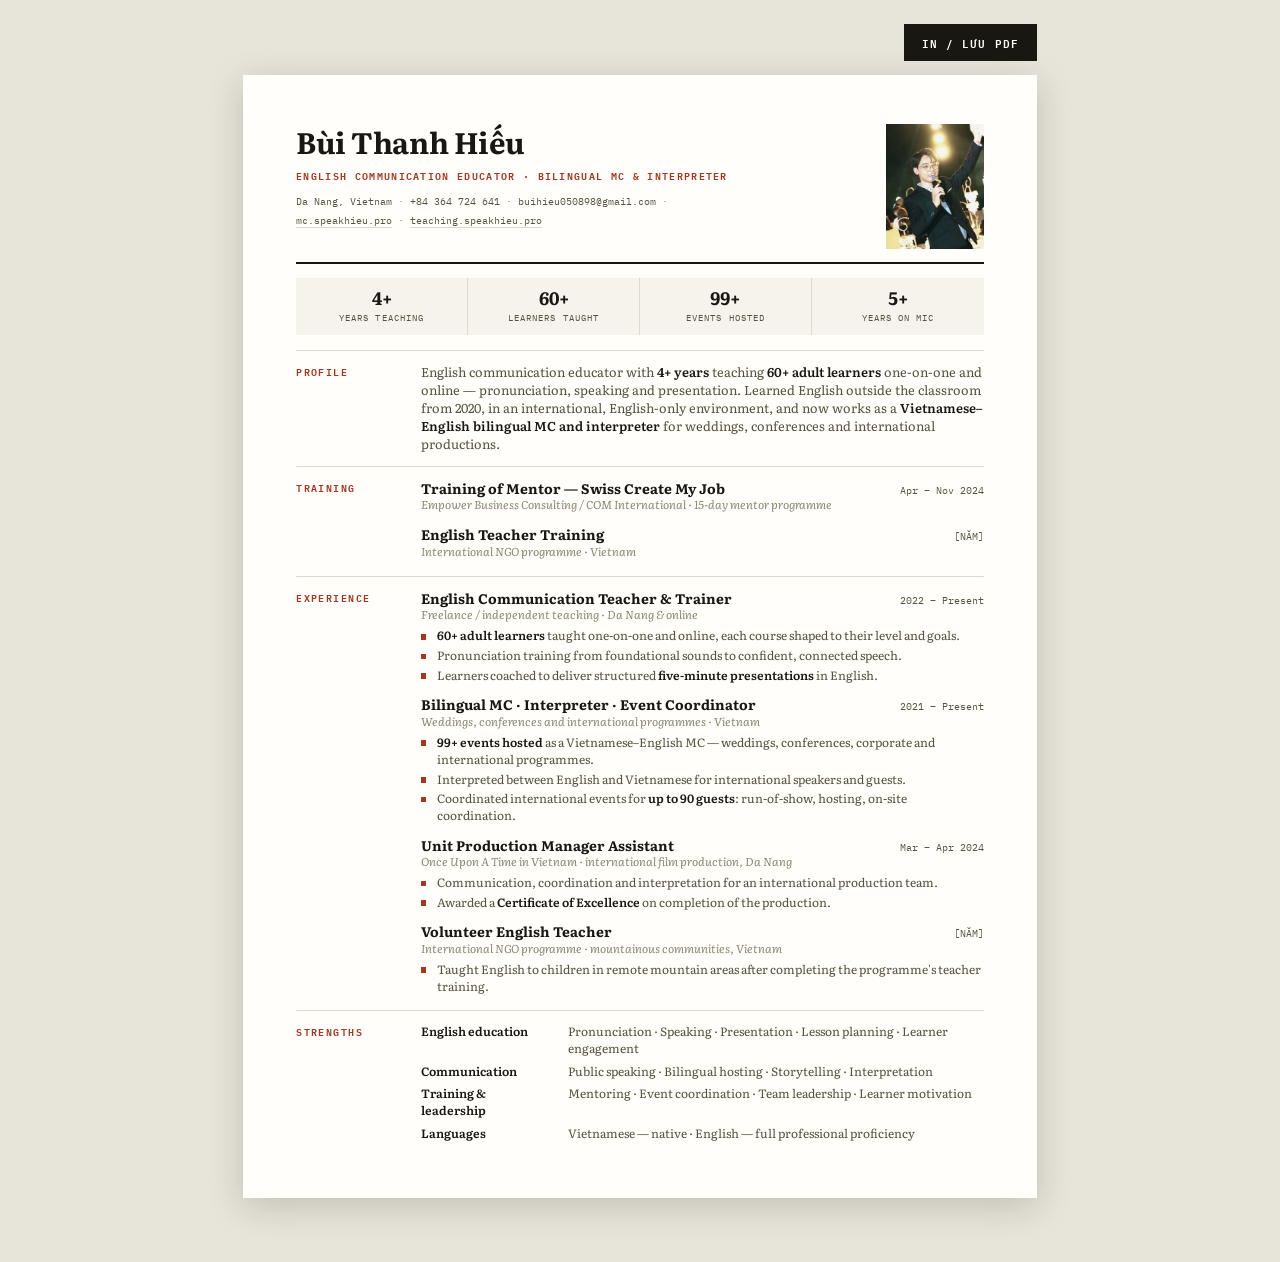
==== cv/index.html @ 7366ad70 "feat: CV dựng lại thành HTML in ra PDF, ở cv/index.html Bản PDF cũ có 3 lỗi phải sửa trước khi gửi c" ====
<!DOCTYPE html>
<html lang="en">
<head>
<meta charset="UTF-8">
<meta name="viewport" content="width=device-width, initial-scale=1.0">
<title>Bùi Thanh Hiếu — CV</title>
<meta name="description" content="CV — Bùi Thanh Hiếu, English communication educator, bilingual MC and interpreter, Da Nang.">
<!-- CV: mở được bằng link trực tiếp, nhưng không cạnh tranh trên kết quả tìm kiếm -->
<meta name="robots" content="noindex, follow">
<link rel="icon" href="data:image/svg+xml,%3Csvg xmlns='http://www.w3.org/2000/svg' viewBox='0 0 32 32'%3E%3Crect width='32' height='32' fill='%230A0A0A'/%3E%3Ctext x='16' y='23' font-family='Arial Narrow,Arial,sans-serif' font-weight='700' font-size='19' fill='%23C8FF00' text-anchor='middle'%3ETH%3C/text%3E%3C/svg%3E">
<link rel="preconnect" href="https://fonts.googleapis.com">
<link rel="preconnect" href="https://fonts.gstatic.com" crossorigin>
<link href="https://fonts.googleapis.com/css2?family=IBM+Plex+Mono:wght@400;500;600&family=Literata:ital,opsz,wght@0,7..72,400;0,7..72,600;0,7..72,700;1,7..72,400&display=swap" rel="stylesheet">

<style>
/* ==========================================================================
   CV — Bùi Thanh Hiếu
   Tài liệu in: cố ý CHỈ một thế giới màu (giấy sáng), không có chế độ tối.
   Dùng chung chữ với trang gia sư (Literata + IBM Plex Mono) nhưng bỏ hết
   phần "chấm bài" — không bút đỏ gạch xoá, không chữ viết tay.
   ========================================================================== */

:root {
  --paper: #FFFEFB;
  --band:  #F5F3EC;
  --ink:   #191712;
  --ink-dim: #57523F;
  --ink-faint: #8A8471;
  --rule:  #DED9CB;
  --accent: #A8351C;       /* đỏ mực — sợi dây nối với trang gia sư */

  --f-body: "Literata", Georgia, serif;
  --f-mono: "IBM Plex Mono", ui-monospace, Consolas, monospace;
}

* { margin: 0; padding: 0; box-sizing: border-box; }

body {
  background: #E7E4DA;          /* nền ngoài trang giấy, chỉ thấy trên màn hình */
  color: var(--ink);
  font-family: var(--f-body);
  font-size: 9.6pt;
  line-height: 1.42;
  -webkit-font-smoothing: antialiased;
  padding: 24px 16px 64px;
}

.sheet {
  background: var(--paper);
  width: 210mm;
  min-height: 297mm;
  margin: 0 auto;
  padding: 13mm 14mm 11mm;
  box-shadow: 0 8px 34px rgba(25, 23, 18, 0.18);
}

/* ---------- Đầu trang ---------- */
.top {
  display: grid;
  grid-template-columns: 1fr 26mm;
  gap: 10mm;
  align-items: start;
  padding-bottom: 3.6mm;
  border-bottom: 2px solid var(--ink);
}
h1 {
  font-size: 22pt;
  font-weight: 700;
  line-height: 1.16;         /* dấu tiếng Việt hai tầng cần chỗ */
  letter-spacing: -0.015em;
  margin-bottom: 2.5mm;
}
.role {
  font-family: var(--f-mono);
  font-size: 7.6pt;
  font-weight: 600;
  letter-spacing: 0.13em;
  text-transform: uppercase;
  color: var(--accent);
  margin-bottom: 3mm;
}
.contact {
  font-family: var(--f-mono);
  font-size: 7.6pt;
  color: var(--ink-dim);
  line-height: 1.85;
}
.contact span::after { content: "  ·  "; color: var(--ink-faint); }
.contact span:last-child::after { content: ""; }
.contact a { color: var(--ink-dim); text-decoration: none; border-bottom: 1px solid var(--rule); }
.portrait {
  width: 26mm;
  height: 33mm;
  object-fit: cover;
  object-position: 50% 50%;
  display: block;
  /* ảnh đã chỉnh sáng sẵn ở file — không lọc thêm, in ra đỡ bết mực */
}

/* ---------- Dải số liệu ---------- */
.stats {
  display: grid;
  grid-template-columns: repeat(4, 1fr);
  background: var(--band);
  margin: 3.6mm 0 4mm;
}
.stat {
  padding: 2.6mm 3mm;
  text-align: center;
  border-right: 1px solid var(--rule);
}
.stat:last-child { border-right: 0; }
.stat b {
  display: block;
  font-size: 13.5pt;
  font-weight: 700;
  line-height: 1.15;
  font-variant-numeric: tabular-nums;
}
.stat span {
  display: block;
  font-family: var(--f-mono);
  font-size: 6.6pt;
  letter-spacing: 0.12em;
  text-transform: uppercase;
  color: var(--ink-dim);
  margin-top: 1mm;
}

/* ---------- Khối mục ---------- */
.block {
  display: grid;
  grid-template-columns: 26mm 1fr;
  gap: 7mm;
  padding: 3.2mm 0;
  border-top: 1px solid var(--rule);
}
.block:first-of-type { border-top: 0; padding-top: 0; }
.label {
  font-family: var(--f-mono);
  font-size: 7.2pt;
  font-weight: 600;
  letter-spacing: 0.15em;
  text-transform: uppercase;
  color: var(--accent);
  padding-top: 0.6mm;
}

.summary { color: var(--ink-dim); }
.summary b { color: var(--ink); font-weight: 600; }

/* ---------- Mục kinh nghiệm ---------- */
.item + .item { margin-top: 3mm; }
.item-head {
  display: flex;
  justify-content: space-between;
  align-items: baseline;
  gap: 6mm;
}
.item-head h3 { font-size: 10.4pt; font-weight: 700; line-height: 1.3; }
.when {
  font-family: var(--f-mono);
  font-size: 7.2pt;
  color: var(--ink-dim);
  white-space: nowrap;
  font-variant-numeric: tabular-nums;
}
.where {
  font-size: 8.6pt;
  color: var(--ink-faint);
  font-style: italic;
  margin-bottom: 1mm;
}
.item ul { list-style: none; }
.item li {
  position: relative;
  padding-left: 4.4mm;
  margin-bottom: 0.7mm;
  color: var(--ink-dim);
  font-size: 9pt;
  line-height: 1.42;
}
.item li::before {
  content: "";
  position: absolute;
  left: 0;
  top: 1.72mm;
  width: 1.5mm;
  height: 1.5mm;
  background: var(--accent);
}
.item li b { color: var(--ink); font-weight: 600; }

/* ---------- Thế mạnh ---------- */
.skills { display: grid; gap: 1.5mm; }
.skill-row { display: grid; grid-template-columns: 34mm 1fr; gap: 5mm; align-items: baseline; }
.skill-row dt { font-size: 9pt; font-weight: 600; }
.skill-row dd { font-size: 9pt; color: var(--ink-dim); }

/* ---------- Nút in (không xuất hiện khi in) ---------- */
.print-bar { max-width: 210mm; margin: 0 auto 14px; display: flex; justify-content: flex-end; }
.print-btn {
  font-family: var(--f-mono);
  font-size: 8pt;
  font-weight: 600;
  letter-spacing: 0.1em;
  text-transform: uppercase;
  color: var(--paper);
  background: var(--ink);
  border: 0;
  padding: 9px 18px;
  cursor: pointer;
}
.print-btn:hover { background: var(--accent); }
.print-btn:focus-visible { outline: 2px solid var(--accent); outline-offset: 3px; }

/* ---------- In ---------- */
@page { size: A4; margin: 12mm; }
@media print {
  body { background: #fff; padding: 0; }
  .sheet { width: auto; min-height: 0; margin: 0; padding: 0; box-shadow: none; }
  .print-bar { display: none; }
  .stats, .stat, .item li::before {
    -webkit-print-color-adjust: exact;
    print-color-adjust: exact;
  }
  .block, .item { break-inside: avoid; }
}

/* ---------- Màn hình hẹp ---------- */
@media (max-width: 760px) {
  body { padding: 12px 10px 40px; }
  .sheet { width: 100%; min-height: 0; padding: 22px 18px 26px; }
  .top { grid-template-columns: 1fr 22mm; gap: 6mm; }
  .block { grid-template-columns: 1fr; gap: 2mm; }
  .stats { grid-template-columns: repeat(2, 1fr); }
  .stat:nth-child(2) { border-right: 0; }
  .stat:nth-child(1), .stat:nth-child(2) { border-bottom: 1px solid var(--rule); }
  .skill-row { grid-template-columns: 1fr; gap: 0; }
  .item-head { flex-direction: column; gap: 0; }
}
</style>
</head>
<body>

<div class="print-bar">
  <button class="print-btn" type="button" onclick="window.print()">In / Lưu PDF</button>
</div>

<main class="sheet">

  <header class="top">
    <div>
      <h1>Bùi Thanh Hiếu</h1>
      <p class="role">English Communication Educator · Bilingual MC &amp; Interpreter</p>
      <p class="contact">
        <span>Da Nang, Vietnam</span>
        <span>+84 364 724 641</span>
        <span>buihieu050898@gmail.com</span><br>
        <span><a href="https://mc.speakhieu.pro/">mc.speakhieu.pro</a></span>
        <span><a href="https://teaching.speakhieu.pro/">teaching.speakhieu.pro</a></span>
      </p>
    </div>
    <img class="portrait" src="portrait.jpg" width="516" height="655"
         alt="Bùi Thanh Hiếu">
  </header>

  <section class="stats">
    <div class="stat"><b>4+</b><span>Years teaching</span></div>
    <div class="stat"><b>60+</b><span>Learners taught</span></div>
    <div class="stat"><b>99+</b><span>Events hosted</span></div>
    <div class="stat"><b>5+</b><span>Years on mic</span></div>
  </section>

  <section class="block">
    <p class="label">Profile</p>
    <p class="summary">English communication educator with <b>4+ years</b> teaching <b>60+ adult
      learners</b> one-on-one and online — pronunciation, speaking and presentation. Learned English
      outside the classroom from 2020, in an international, English-only environment, and now works
      as a <b>Vietnamese–English bilingual MC and interpreter</b> for weddings, conferences and
      international productions.</p>
  </section>

  <section class="block">
    <p class="label">Training</p>
    <div>
      <div class="item">
        <div class="item-head">
          <h3>Training of Mentor — Swiss Create My Job</h3>
          <span class="when">Apr – Nov 2024</span>
        </div>
        <p class="where">Empower Business Consulting / COM International · 15-day mentor programme</p>
      </div>
      <div class="item">
        <div class="item-head">
          <h3>English Teacher Training</h3>
          <span class="when">[NĂM]</span>
        </div>
        <p class="where">International NGO programme · Vietnam</p>
      </div>
    </div>
  </section>

  <section class="block">
    <p class="label">Experience</p>
    <div>

      <div class="item">
        <div class="item-head">
          <h3>English Communication Teacher &amp; Trainer</h3>
          <span class="when">2022 – Present</span>
        </div>
        <p class="where">Freelance / independent teaching · Da Nang &amp; online</p>
        <ul>
          <li><b>60+ adult learners</b> taught one-on-one and online, each course shaped to their level and goals.</li>
          <li>Pronunciation training from foundational sounds to confident, connected speech.</li>
          <li>Learners coached to deliver structured <b>five-minute presentations</b> in English.</li>
        </ul>
      </div>

      <div class="item">
        <div class="item-head">
          <h3>Bilingual MC · Interpreter · Event Coordinator</h3>
          <span class="when">2021 – Present</span>
        </div>
        <p class="where">Weddings, conferences and international programmes · Vietnam</p>
        <ul>
          <li><b>99+ events hosted</b> as a Vietnamese–English MC — weddings, conferences, corporate and international programmes.</li>
          <li>Interpreted between English and Vietnamese for international speakers and guests.</li>
          <li>Coordinated international events for <b>up to 90 guests</b>: run-of-show, hosting, on-site coordination.</li>
        </ul>
      </div>

      <div class="item">
        <div class="item-head">
          <h3>Unit Production Manager Assistant</h3>
          <span class="when">Mar – Apr 2024</span>
        </div>
        <p class="where"><i>Once Upon A Time in Vietnam</i> · international film production, Da Nang</p>
        <ul>
          <li>Communication, coordination and interpretation for an international production team.</li>
          <li>Awarded a <b>Certificate of Excellence</b> on completion of the production.</li>
        </ul>
      </div>

      <div class="item">
        <div class="item-head">
          <h3>Volunteer English Teacher</h3>
          <span class="when">[NĂM]</span>
        </div>
        <p class="where">International NGO programme · mountainous communities, Vietnam</p>
        <ul>
          <li>Taught English to children in remote mountain areas after completing the programme's teacher training.</li>
        </ul>
      </div>

    </div>
  </section>

  <section class="block">
    <p class="label">Strengths</p>
    <dl class="skills">
      <div class="skill-row">
        <dt>English education</dt>
        <dd>Pronunciation · Speaking · Presentation · Lesson planning · Learner engagement</dd>
      </div>
      <div class="skill-row">
        <dt>Communication</dt>
        <dd>Public speaking · Bilingual hosting · Storytelling · Interpretation</dd>
      </div>
      <div class="skill-row">
        <dt>Training &amp; leadership</dt>
        <dd>Mentoring · Event coordination · Team leadership · Learner motivation</dd>
      </div>
      <div class="skill-row">
        <dt>Languages</dt>
        <dd>Vietnamese — native · English — full professional proficiency</dd>
      </div>
    </dl>
  </section>

</main>

</body>
</html>
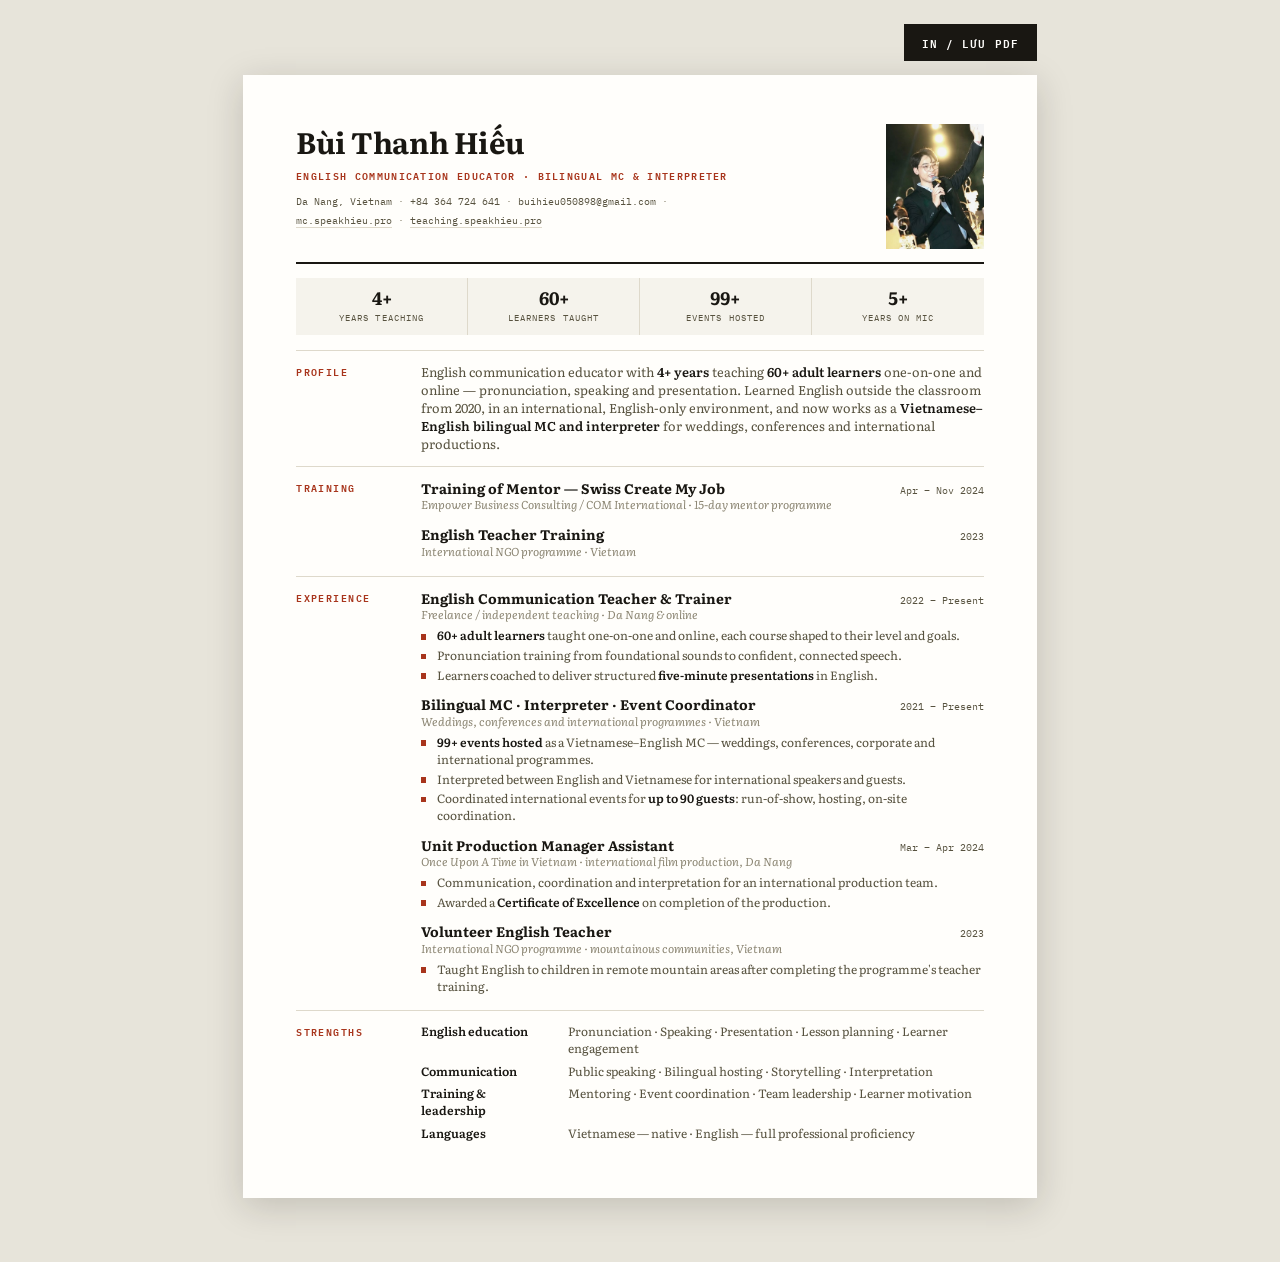
==== commit ee760b1e: "docs: điền năm 2023 cho hai mục NGO trong CV Đào tạo giáo viên và dạy tình nguyện vùng cao đều năm 2" ====
--- a/cv/index.html
+++ b/cv/index.html
@@ -294,7 +294,7 @@
       <div class="item">
         <div class="item-head">
           <h3>English Teacher Training</h3>
-          <span class="when">[NĂM]</span>
+          <span class="when">2023</span>
         </div>
         <p class="where">International NGO programme · Vietnam</p>
       </div>
@@ -346,7 +346,7 @@
       <div class="item">
         <div class="item-head">
           <h3>Volunteer English Teacher</h3>
-          <span class="when">[NĂM]</span>
+          <span class="when">2023</span>
         </div>
         <p class="where">International NGO programme · mountainous communities, Vietnam</p>
         <ul>
